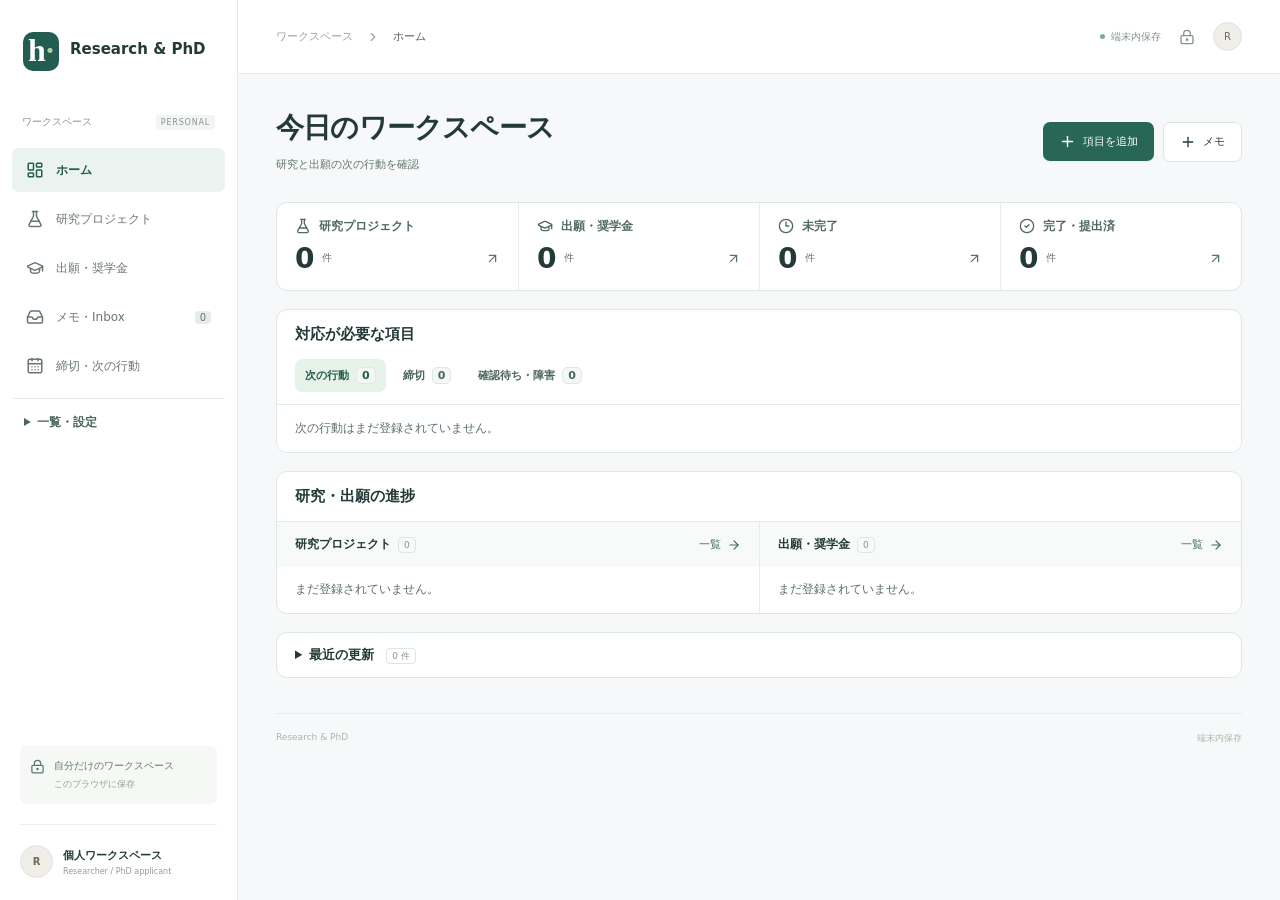
==== index.html @ 48096bdf "Add Research & PhD app for GitHub Pages" ====
<!doctype html>
<html lang="ja">
<head>
<meta charset="UTF-8">
<meta name="viewport" content="width=device-width, initial-scale=1">
<meta name="theme-color" content="#286754">
<meta http-equiv="Content-Security-Policy" content="default-src 'self'; style-src 'self' 'unsafe-inline'; img-src 'self' data:; connect-src 'self'; object-src 'none'; base-uri 'self'; form-action 'none'">
<link rel="manifest" href="./manifest.webmanifest">
<link rel="apple-touch-icon" href="./icon-192.png">
<title>Research &amp; PhD</title>
  <script type="module" crossorigin src="./assets/index-DO7FheoL.js"></script>
  <link rel="stylesheet" crossorigin href="./assets/index-CiDJQAwb.css">
</head>
<body><div id="root"></div></body>
</html>
---- assets/index-CiDJQAwb.css ----
:root{color:#243a38;background:#f7f8f9;font-family:system-ui,sans-serif;font-size:13px}*{box-sizing:border-box}body{margin:0}button,input,textarea,select{font:inherit}button,a,input,textarea,select{-webkit-tap-highlight-color:transparent}button{cursor:pointer}button:disabled{opacity:.45;cursor:wait}button{color:inherit;background:0 0;border:0}a{color:inherit;text-decoration:none}button:focus-visible,a:focus-visible{outline-offset:3px;outline:2px solid #378b7d}input,select,textarea{color:#273c3a;background:#fff;border:1px solid #dfe5e4;border-radius:7px;min-width:0;padding:10px}input:focus,textarea:focus,select:focus{outline-offset:1px;outline:2px solid #9cc8bc}textarea{resize:vertical;line-height:1.8}input[type=checkbox]{accent-color:#276;width:15px;height:15px}input[type=range]{accent-color:#276;padding:0}h1,h2,h3,p{margin:0}h1{letter-spacing:-.8px;font-size:28px;font-weight:650}h2{font-size:15px;font-weight:650}h3{font-size:14px;font-weight:600}p{line-height:1.8}small{font-size:11px}.muted{color:#8b9795}.tiny{font-size:11px}.app{min-height:100vh}.sidebar{z-index:30;background:#fff;border-right:1px solid #e5eae8;flex-direction:column;width:238px;display:flex;position:fixed;inset:0 auto 0 0}.brand{align-items:center;gap:11px;padding:32px 23px 36px;font-size:15px;font-weight:650;display:flex}.brand-mark{color:#fff;text-align:center;background:#235c50;border-radius:10px;width:36px;height:39px;font:600 32px Georgia}.brand-mark span{color:#acd0a0}.brand small{letter-spacing:1.7px;color:#87938e;margin-top:5px;font-size:8px;display:block}.workspace-label{color:#899591;justify-content:space-between;margin:8px 0 18px;padding:0 22px;font-size:10px;display:flex}.workspace-label span{letter-spacing:.8px;background:#f2f5f2;border-radius:3px;padding:3px 5px;font-size:8px}.sidebar nav{padding:0 12px}.sidebar nav button{text-align:left;color:#697671;border-radius:7px;align-items:center;gap:12px;width:100%;margin-bottom:5px;padding:13px 14px;font-size:12px;display:flex}.sidebar nav button:hover{background:#f6f8f6}.sidebar nav button.selected{color:#245d50;background:#eaf3ef;font-weight:600}.sidebar nav em{background:#e6ece8;border-radius:4px;margin-left:auto;padding:1px 5px;font-size:10px;font-style:normal}.sidebar-bottom{margin-top:auto;padding:22px 20px}.private-note{color:#5e7770;background:#f5f8f5;border-radius:7px;gap:9px;padding:13px 10px;font-size:10px;display:flex}.private-note small{color:#94a19b;margin-top:5px;font-size:9px;display:block}.profile{border-top:1px solid #eef0ed;align-items:center;gap:10px;margin-top:20px;padding-top:20px;font-size:11px;font-weight:600;display:flex}.profile small{color:#929d98;margin-top:4px;font-size:8px;font-weight:400;display:block}.avatar{color:#716b56;background:#f0eee8;border:1px solid #e4e2da;border-radius:50%;place-items:center;width:33px;height:33px;font-size:10px;display:grid}.avatar.small{width:29px;height:29px}.main-shell{margin-left:238px}.topbar{background:#fff;border-bottom:1px solid #e5eae8;justify-content:space-between;align-items:center;height:74px;padding:0 38px;display:flex}.breadcrumb{color:#9aa39f;align-items:center;gap:13px;font-size:11px;display:flex}.breadcrumb b{color:#53635b;font-weight:500}.top-right{color:#83948c;align-items:center;gap:18px;display:flex}.save-state{align-items:center;gap:6px;font-size:10px;display:flex}.save-state>span{background:#7cae95;border-radius:100%;width:5px;height:5px}.save-state>span.busy{background:#e2ac5a}main{max-width:1600px;margin:auto;padding:35px 38px 20px}.page-heading{justify-content:space-between;align-items:center;gap:16px;margin:0 0 27px;display:flex}.eyebrow{letter-spacing:1.6px;color:#8c9c92;margin-bottom:9px;font-size:9px;font-weight:600}.page-heading p{color:#8a9691;margin-top:8px;font-size:11px}.primary,.secondary,.file-button{white-space:nowrap;border-radius:7px;justify-content:center;align-items:center;gap:7px;padding:11px 16px;font-size:11px;font-weight:500;display:inline-flex}.primary{color:#fff;background:#286754;box-shadow:0 2px 2px #17392c08}.primary:hover{background:#205744}.secondary,.file-button{background:#fff;border:1px solid #dce4df}.text-button{color:#608578;align-items:center;gap:6px;padding:3px 0;font-size:10px;display:inline-flex}.intro{color:#73826d;background:#f0f4ef;border:1px solid #e2e9df;border-radius:7px;align-items:center;gap:9px;margin-bottom:20px;padding:12px 14px;font-size:10px;line-height:1.7;display:flex}.intro>span{color:#486445;white-space:nowrap;font-weight:600}.intro button{white-space:nowrap;color:#446d4b;align-items:center;gap:5px;margin-left:auto;display:flex}.stats{grid-template-columns:repeat(4,1fr);gap:17px;margin-bottom:30px;display:grid}.stat{text-align:left;background:#fff;border:1px solid #e3e8e4;border-radius:10px;padding:19px}.stat>div{color:#7e8b84;justify-content:space-between;align-items:center;font-size:11px;display:flex}.stat svg{color:#7d9e90}.stat strong{letter-spacing:-1px;margin:11px 0 8px;font-size:31px;font-weight:550;display:block}.stat strong small{color:#8d9a93;margin-left:6px;font-size:10px;font-weight:400}.stat p{color:#94a198;justify-content:space-between;font-size:9px;display:flex}.dashboard-grid{grid-template-columns:minmax(0,1fr) 288px;gap:25px;display:grid}section{margin-bottom:27px}.section-head{justify-content:space-between;align-items:center;gap:8px;margin-bottom:14px;display:flex}.section-head h2{align-items:center;gap:8px;display:flex}.count{color:#82968b;border:1px solid #dee6df;border-radius:4px;padding:2px 5px;font-size:9px;font-weight:400}.record-list{background:#fff;border:1px solid #e4e9e5;border-radius:9px;overflow:hidden}.record{text-align:left;border-bottom:1px solid #eef0ed;align-items:center;gap:12px;width:100%;min-height:77px;padding:17px;display:flex}.record:last-child{border:0}.record:hover{background:#fafcf9}.record-dot{border:1px solid #d8dfd9;border-radius:50%;flex-shrink:0;place-items:center;width:17px;height:17px;display:grid}.record-dot.green{color:#368165;background:#e3f1e9;border-color:#cbe2d3}.record-dot>span{background:#bdcec3;border-radius:50%;width:5px;height:5px}.record-main{flex:1;min-width:0}.record-title{text-overflow:ellipsis;white-space:nowrap;font-size:11px;font-weight:550;overflow:hidden}.record-sub{color:#9aa49c;align-items:center;gap:7px;min-width:0;margin-top:6px;font-size:9px;display:flex}.record-sub span:last-child{text-overflow:ellipsis;white-space:nowrap;overflow:hidden}.badge{color:#8a9589;white-space:nowrap;background:#f5f7f4;border:1px solid #e1e6e1;border-radius:5px;align-items:center;gap:4px;padding:4px 7px;font-size:9px;display:inline-flex}.badge.active{color:#428266;background:#eaf3ed;border-color:#dcebe0}.badge.wait{color:#a48b50;background:#fff5e6;border-color:#f2e8d2}.badge.done{color:#418275;background:#e8f3ef;border-color:#d6e9e1}.badge i{background:#519d7c;border-radius:100%;width:4px;height:4px}.priority{white-space:nowrap;color:#b0b6ac;font-size:9px}.priority.p高{color:#bf8b63}.due{color:#9aab9e;text-align:right;min-width:58px;font-size:9px}.late{color:#bd6e52!important}.cards{grid-template-columns:repeat(3,minmax(0,1fr));gap:13px;display:grid}.project-card{text-align:left;background:#fff;border:1px solid #e2e8e3;border-radius:10px;min-width:0;padding:17px}.project-card:hover{border-color:#91b39f;box-shadow:0 5px 14px #284c3310}.card-top{justify-content:space-between;align-items:center;gap:6px;display:flex}.project-icon{border-radius:9px;place-items:center;width:36px;height:36px;margin-bottom:0;display:grid}.teal{color:#558778;background:#edf4ee}.violet{color:#8a80a5;background:#f0eef8}.project-card h3{overflow-wrap:anywhere;margin:14px 0 7px;font-size:11px;line-height:1.7}.project-card p{color:#9aa79b;height:34px;font-size:9px;overflow:hidden}.card-progress{margin:20px 0 15px}.card-progress>span{color:#95a190;justify-content:space-between;gap:6px;font-size:8px;display:flex}.card-progress b{font-weight:400}.bar{background:#edf2ec;border-radius:5px;height:4px;margin-top:8px;overflow:hidden}.bar i{background:#7dab94;height:100%;display:block}.card-bottom{color:#93a28f;border-top:1px solid #eff1ed;justify-content:space-between;align-items:center;padding-top:11px;font-size:9px;display:flex}.panel{background:#fff;border:1px solid #e1e7e1;border-radius:10px;padding:21px}.panel-label{letter-spacing:1.3px;color:#7d9a87;align-items:center;gap:8px;margin-bottom:18px;font-size:8px;display:flex}.focus{background:linear-gradient(140deg,#f4f7f0,#f0f5f0);border-color:#e0e7d9}.focus h2{font-size:20px;font-weight:500}.focus>p{color:#8a9c85;margin:10px 0 18px;font-size:10px}.focus>button:not(.focus-footer){text-align:left;border-bottom:1px solid #e3eadd;justify-content:space-between;align-items:center;gap:4px;width:100%;padding:10px 0;font-size:10px;display:flex}.focus-footer{color:#5e8363;justify-content:space-between;width:100%;margin-top:19px;font-size:10px;display:flex}.no-deadlines{color:#a9b5a8;text-align:center;padding:20px 0 9px}.no-deadlines svg{margin:0 auto 9px}.no-deadlines p{font-size:10px}.no-deadlines small{margin-top:5px;font-size:8px;display:block}.deadline-item{text-align:left;border-bottom:1px solid #edf0eb;align-items:center;gap:12px;width:100%;padding:12px 0;font-size:10px;display:flex}.deadline-item b{color:#8c9d87;white-space:nowrap;font-size:9px}.capture{background:#f7faf5;border:1px dashed #d7e2d5;border-radius:10px;padding:23px}.capture h3{margin:10px 0;font-size:13px}.capture p{color:#93a18c;font-size:10px}.capture button{color:#6f8d69;align-items:center;gap:7px;margin-top:18px;font-size:10px;display:flex}.toolbar{flex-wrap:wrap;gap:10px;display:flex}.toolbar select{font-size:11px}.search{color:#9aaa9d;background:#fff;border:1px solid #dfe5df;border-radius:7px;flex:1;align-items:center;gap:10px;min-width:220px;padding:0 11px;display:flex}.search input{background:0 0;border:0;width:100%;font-size:11px}.list-options{color:#82947f;justify-content:space-between;align-items:center;gap:10px;margin:20px 0 12px;font-size:11px;display:flex}.list-options>span{align-items:center;gap:18px;display:flex}.list-options label{align-items:center;gap:6px;display:flex}.list-options>div{align-items:center;gap:12px;display:flex}.list-options select{background:0 0;border:0;font-size:10px}.pill{background:#fff;border:1px solid #dee7da;border-radius:5px;padding:7px 10px;font-size:10px}.pill.selected{color:#3f6b52;background:#dfede4}.research-cards{margin:20px 0}.table-wrap{background:#fff;border:1px solid #e0e8df;border-radius:9px;overflow:auto}table{border-collapse:collapse;width:100%;min-width:650px}th,td{text-align:left;vertical-align:top;border-bottom:1px solid #e9eee6;border-right:1px solid #e9eee6;min-width:210px;padding:18px;font-size:11px}th{color:#7f9178;background:#f3f7f1;font-weight:500}th:first-child{min-width:130px}th button{align-items:center;gap:7px;display:flex}.compare-item{text-align:left;flex-direction:column;gap:8px;max-width:300px;margin-bottom:13px;display:flex}.compare-item b{font-size:11px;font-weight:500}.compare-item>span:not(.badge){color:#98a28e;font-size:10px;line-height:1.7}.settings-grid{grid-template-columns:1fr 1fr;gap:20px;display:grid}.settings-grid .panel{margin:0;padding:26px}.settings-grid h2{align-items:center;gap:8px;margin:18px 0 12px;display:flex}.settings-grid p{color:#7f8e7a;margin-bottom:18px;font-size:11px}.wide{grid-column:1/-1}.file-button{cursor:pointer}.file-button input{display:none}.empty{text-align:center;color:#96a78f;padding:50px 20px;font-size:12px}.empty>svg{margin:0 auto 15px}.empty p{margin:10px 0 20px}.error{color:#a15844;background:#fff1ed;border:1px solid #f0cec2;border-radius:7px;margin-bottom:15px;padding:14px;font-size:12px;line-height:1.8}.error button{align-items:center;gap:6px;margin:0 15px;text-decoration:underline;display:inline-flex}.error a{text-decoration:underline}.icon{justify-content:center;align-items:center;padding:6px;display:inline-flex}.mobile-menu{display:none}main>footer{color:#acb6a6;border-top:1px solid #e8ede4;justify-content:space-between;margin-top:35px;padding-top:18px;font-size:9px;display:flex}.toast{color:#fff;z-index:100;background:#294e40;border-radius:9px;align-items:center;gap:9px;max-width:90vw;padding:14px 22px;font-size:12px;display:flex;position:fixed;bottom:22px;left:50%;transform:translate(-50%);box-shadow:0 8px 30px #20372a26}.modal-overlay{z-index:50;-webkit-backdrop-filter:blur(3px);backdrop-filter:blur(3px);background:#1e342d55;justify-content:center;align-items:center;padding:24px;display:flex;position:fixed;inset:0}.editor{background:#fff;border-radius:14px;flex-direction:column;width:100%;max-width:780px;height:calc(100dvh - 48px);margin:0;display:flex;overflow:hidden;box-shadow:0 30px 80px #182d2940}.editor>header{border-bottom:1px solid #e9eee6;flex-shrink:0;justify-content:space-between;align-items:center;padding:20px 25px;display:flex}.editor h2{font-size:18px}.editor-body{flex-direction:column;gap:18px;padding:23px 26px;display:flex;overflow:auto}.field{color:#7b8d74;flex-direction:column;gap:8px;font-size:11px;display:flex}.field small{font-size:10px;line-height:1.7}.title-field input{font-size:19px;font-weight:500}.fields3{grid-template-columns:repeat(3,1fr);gap:14px;display:grid}.editor>footer{border-top:1px solid #e9eee6;flex-shrink:0;justify-content:space-between;padding:15px 24px;display:flex}.editor>footer>div{gap:9px;display:flex}.danger{color:#b96b56;padding:10px;font-size:11px}.inline-actions{flex-wrap:wrap;gap:20px;display:flex}.links{overflow-wrap:anywhere;flex-direction:column;gap:8px;margin-top:-8px;display:flex}.links a{color:#54826a;align-items:center;gap:6px;font-size:11px;display:flex}.relations{border:1px solid #e1e8dd;border-radius:7px;grid-template-columns:1fr 1fr;gap:10px;max-height:130px;padding:10px;display:grid;overflow:auto}.relations label{color:#7a8e70;align-items:center;gap:7px;font-size:10px;display:flex}.check-row{align-items:center;gap:10px;display:flex}.check-row>input:not([type]){flex:1}.related-items{background:#f6f8f3;border-radius:7px;padding:15px}.related-items h3{margin-bottom:12px}.related-items button{font-size:11px;line-height:1.9;display:block}.confirm{z-index:70}.confirm .panel{max-width:450px;margin:0;padding:26px}.confirm p{color:#8a9b80;margin:14px 0 25px;font-size:12px}.confirm-actions{flex-wrap:wrap;justify-content:flex-end;gap:10px;display:flex}.scrim{display:none}@media (width>=1450px){.record-title{font-size:12px}.record-sub{font-size:10px}.project-card h3{font-size:13px}.project-card p{font-size:10px}.dashboard-grid{grid-template-columns:minmax(0,1fr) 310px}}@media (width<=1200px){.sidebar{width:213px}.main-shell{margin-left:213px}main{padding:28px 25px}.topbar{padding:0 25px}.dashboard-grid{grid-template-columns:minmax(0,1fr) 255px;gap:18px}.record .priority{display:none}.cards.compact{grid-template-columns:1fr}.compact .project-card p{height:auto}.compact .project-card{grid-template-columns:45px 1fr;gap:0 10px;padding:15px;display:grid}.compact .card-top{grid-row:1/4}.compact .card-top .badge{display:none}.compact h3{margin:0}.compact .card-progress{margin:9px 0}.compact .card-bottom{display:none}.stats{gap:12px}.stat{padding:15px}.record{gap:9px;padding:15px 12px}}@media (width<=950px){.sidebar{width:200px}.main-shell{margin-left:200px}.dashboard-grid{grid-template-columns:1fr}.right-column{grid-template-columns:1fr 1fr;gap:17px;display:grid}.right-column section{margin:0}.capture{grid-column:1/-1}.stats{grid-template-columns:repeat(2,1fr)}.cards.compact{grid-template-columns:repeat(3,1fr)}.compact .project-card{display:block}.compact .card-top{display:flex}.compact h3{margin:10px 0}.compact .card-progress{margin-top:16px}.settings-grid{grid-template-columns:1fr}.research-cards{grid-template-columns:1fr 1fr}}@media (width<=700px){.sidebar{width:240px;transition:transform .2s;transform:translate(-100%)}.sidebar.open{transform:translate(0)}.scrim{z-index:25;background:#20372d55;display:block;position:fixed;inset:0}.main-shell{margin-left:0}.mobile-menu{display:inline-flex}.topbar{height:59px;padding:0 17px}.breadcrumb{gap:7px;font-size:10px}.breadcrumb>span{display:none}.top-right{gap:12px}.top-right>svg{display:none}main{padding:24px 17px}.page-heading{align-items:flex-start;margin-bottom:22px}h1{font-size:23px}.page-heading p{max-width:230px;font-size:10px}.page-heading .primary{margin-top:17px;padding:10px;font-size:10px}.eyebrow{font-size:8px}.intro{flex-wrap:wrap;gap:5px;font-size:9px}.intro button{margin-left:0}.stats{gap:10px;margin-bottom:25px}.stat{padding:15px}.stat strong{margin-top:8px;font-size:29px}.stat p{font-size:8px}.dashboard-grid{gap:8px}.cards.compact{grid-template-columns:1fr}.compact .project-card{grid-template-columns:40px 1fr;display:grid}.compact h3{margin:0}.compact .card-progress{margin-top:10px}.compact .card-top{grid-row:1/4}.record{gap:9px;min-height:75px;padding:15px 11px}.record .due{display:none}.record-title{font-size:11px}.record-sub{font-size:8px}.record .badge{padding:4px 5px;font-size:8px}.right-column{grid-template-columns:1fr}.capture{grid-column:auto}.right-column section{margin-bottom:10px}.panel{padding:20px}.toolbar{gap:8px}.search{flex-basis:100%}.toolbar select{flex:1;max-width:100%;padding:9px 6px;font-size:10px}.list-options{font-size:10px}.list-options>span{gap:8px}.list-options>div{gap:6px}.list-options select{max-width:130px;padding:5px}.research-cards{grid-template-columns:1fr}.settings-grid .panel{padding:20px}.settings-grid p{font-size:11px}.modal-overlay{padding:0}.editor{border-radius:0;max-width:none;height:100dvh}.editor>header{padding:17px 20px}.editor-body{gap:17px;padding:20px}.fields3{grid-template-columns:1fr 1fr;gap:12px}.fields3 .field:first-child{grid-column:1/-1}.relations{grid-template-columns:1fr}.editor>footer{padding:13px 17px}.confirm{padding:20px}.confirm .panel{border-radius:12px}main>footer{gap:10px;font-size:8px}main>footer span{text-align:right;max-width:170px}.toast{width:max-content;font-size:11px}}.action-grid{grid-template-columns:minmax(0,1.35fr) minmax(0,1fr);gap:22px;display:grid}.action-grid>section{align-self:start}.compact-empty{color:#5d7067;background:#fff;border:1px solid #e1e8e4;border-radius:8px;padding:13px 15px;font-size:12px}.detail-back{margin-bottom:18px}.detail-summary{background:#dfe7e2;border:1px solid #dfe7e2;border-radius:12px;grid-template-columns:repeat(2,minmax(0,1fr));gap:1px;margin-bottom:26px;display:grid;overflow:hidden}.detail-summary>div{background:#fff;padding:18px}.detail-summary h2{color:#4f6c60;margin-bottom:8px;font-size:12px}.detail-summary p,.record-details p{white-space:pre-wrap;overflow-wrap:anywhere;font-size:13px}.detail-summary p .text-button{font-size:13px}.record-details{background:#fff;border:1px solid #e1e8e4;border-radius:8px;margin-bottom:18px;padding:12px 16px}.record-details summary,.more-nav summary{cursor:pointer;color:#4b665b;padding:4px;font-weight:600}.record-details p{margin-top:13px}.editor-body>.record-details{margin:0}.extra-fields{flex-direction:column;gap:16px;padding-top:17px;display:flex}.record-shell+.record-shell{border-top:1px solid #e7ece8}.record-shell .record{border:0;justify-content:space-between;gap:14px}.record-main{text-align:left;padding:3px 0;display:block}.record-title{font-size:13px;line-height:1.55;display:block}.record-sub{color:#60746a;text-overflow:ellipsis;white-space:nowrap;font-size:11px;line-height:1.6;display:block;overflow:hidden}.record-controls{flex-wrap:wrap;justify-content:flex-end;align-items:center;gap:10px;display:flex}.inline-status{color:#355848;background:#f4f8f5;padding:6px;font-size:11px}.record-controls .due{color:#536c60;min-width:0;font-size:11px}.inline-edit{align-items:center;gap:7px;padding:0 14px 13px;display:flex}.inline-edit input{flex:1}.next-edit{color:#496d5d;font-size:11px}.quick-trigger{margin-left:-7px}.page-heading>div:first-child{flex:1}.page-heading p,.muted{color:#61756b}.text-button{color:#416c5b;font-size:11px}.more-nav{border-top:1px solid #e6ece8;margin-top:10px;padding-top:7px}.more-nav summary{padding:8px 12px;font-size:12px}.quick-dialog{width:min(520px,100%);margin:16px}.quick-dialog textarea{width:100%;margin-bottom:15px;font-size:16px;display:block}.bottom-nav{display:none}@media (width<=950px){.action-grid{grid-template-columns:1fr;gap:0}}@media (width<=700px){main{padding-bottom:90px}.bottom-nav{padding:4px 8px max(5px,env(safe-area-inset-bottom));z-index:24;background:#fff;border-top:1px solid #dce6df;display:flex;position:fixed;bottom:0;left:0;right:0}.bottom-nav button{color:#576e63;border-radius:8px;flex:1;justify-items:center;gap:3px;min-height:48px;padding:5px;font-size:11px;display:grid}.bottom-nav button[aria-current]{color:#235f4b;background:#e9f3ee;font-weight:650}.record-shell .record{gap:6px;padding:11px 12px;display:grid}.record-controls{justify-content:flex-start;gap:10px}.record .due{display:inline-flex}.record-title,.record-sub{white-space:normal;overflow-wrap:anywhere}.page-heading{flex-wrap:wrap;align-items:center}.page-heading .primary{margin-top:0}.detail-summary>div{padding:12px}.inline-edit input,.editor input:not([type=checkbox]):not([type=range]),.editor textarea,.editor select{font-size:16px}.quick-trigger{margin-left:0;padding:9px;font-size:10px}.toast{bottom:calc(65px + env(safe-area-inset-bottom))}}.home-layout{gap:18px;display:grid}.home-layout>section{margin:0}.home-summary{background:#fff;border:1px solid #e0e7e3;border-radius:11px;grid-template-columns:repeat(4,minmax(0,1fr));display:grid;overflow:hidden}.home-summary button{text-align:left;min-width:0;padding:15px 18px}.home-summary button+button{border-left:1px solid #e8eeea}.home-summary button:hover,.track-item:hover{background:#f6faf7}.metric-label,.metric-value{align-items:center;gap:8px;display:flex}.metric-label{color:#506a5e;font-size:12px;font-weight:600}.metric-label svg{flex-shrink:0}.metric-value{letter-spacing:-.5px;margin-top:7px;font-size:28px;font-weight:650}.metric-value small{color:#60746a;font-size:10px;font-weight:500}.metric-value svg{color:#587668;margin-left:auto}.home-panel{background:#fff;border:1px solid #e0e7e3;border-radius:11px;overflow:hidden}.home-panel-heading{justify-content:space-between;align-items:center;gap:8px;padding:15px 18px;display:flex}.home-panel-heading h2{font-size:15px}.queue-tabs{border-bottom:1px solid #e6ece8;flex-wrap:wrap;gap:7px;padding:0 18px 12px;display:flex}.queue-tabs button{color:#4c6659;border-radius:7px;align-items:center;gap:7px;padding:8px 10px;font-size:11px;font-weight:600;display:flex}.queue-tabs button[aria-pressed=true]{color:#205e47;background:#e7f2eb}.queue-tabs button span{background:#f4f7f5;border:1px solid #dfe8e2;border-radius:5px;padding:1px 5px}.queue-records{max-height:430px;overflow:auto}.home-panel .record-list,.home-panel .compact-empty{border:0;border-radius:0}.home-panel .compact-empty{padding:13px 18px}.home-panel .record-shell .record{min-height:60px;padding:11px 18px}.home-tracks{border-top:1px solid #e6ece8;grid-template-columns:repeat(2,minmax(0,1fr));display:grid}.home-track+.home-track{border-left:1px solid #e6ece8}.track-heading{background:#f7faf8;justify-content:space-between;align-items:center;gap:10px;padding:12px 18px;display:flex}.track-heading h3{align-items:center;gap:7px;font-size:12px;display:flex}.track-item{text-align:left;border-top:1px solid #e8eeea;justify-content:space-between;align-items:center;gap:10px;width:100%;padding:12px 18px;display:flex}.track-item>span:first-child{overflow-wrap:anywhere;flex:1;min-width:0}.track-item strong{font-size:12px;display:block}.track-item small{color:#5c7065;margin-top:4px;display:block}.track-empty{color:#5d7067;padding:12px 18px;font-size:12px}.home-recent summary{cursor:pointer;padding:13px 18px;font-weight:600}.home-recent .count{margin-left:8px}@media (width<=700px){.home-layout{gap:14px}.home-summary{grid-template-columns:repeat(2,minmax(0,1fr))}.home-summary button{padding:11px 13px}.home-summary button:nth-child(3){border-left:0}.home-summary button:nth-child(n+3){border-top:1px solid #e8eeea}.metric-value{font-size:24px}.home-tracks{grid-template-columns:1fr}.home-track+.home-track{border-top:1px solid #e6ece8;border-left:0}.queue-tabs{gap:2px;padding-inline:10px}.queue-tabs button{padding-inline:7px}}
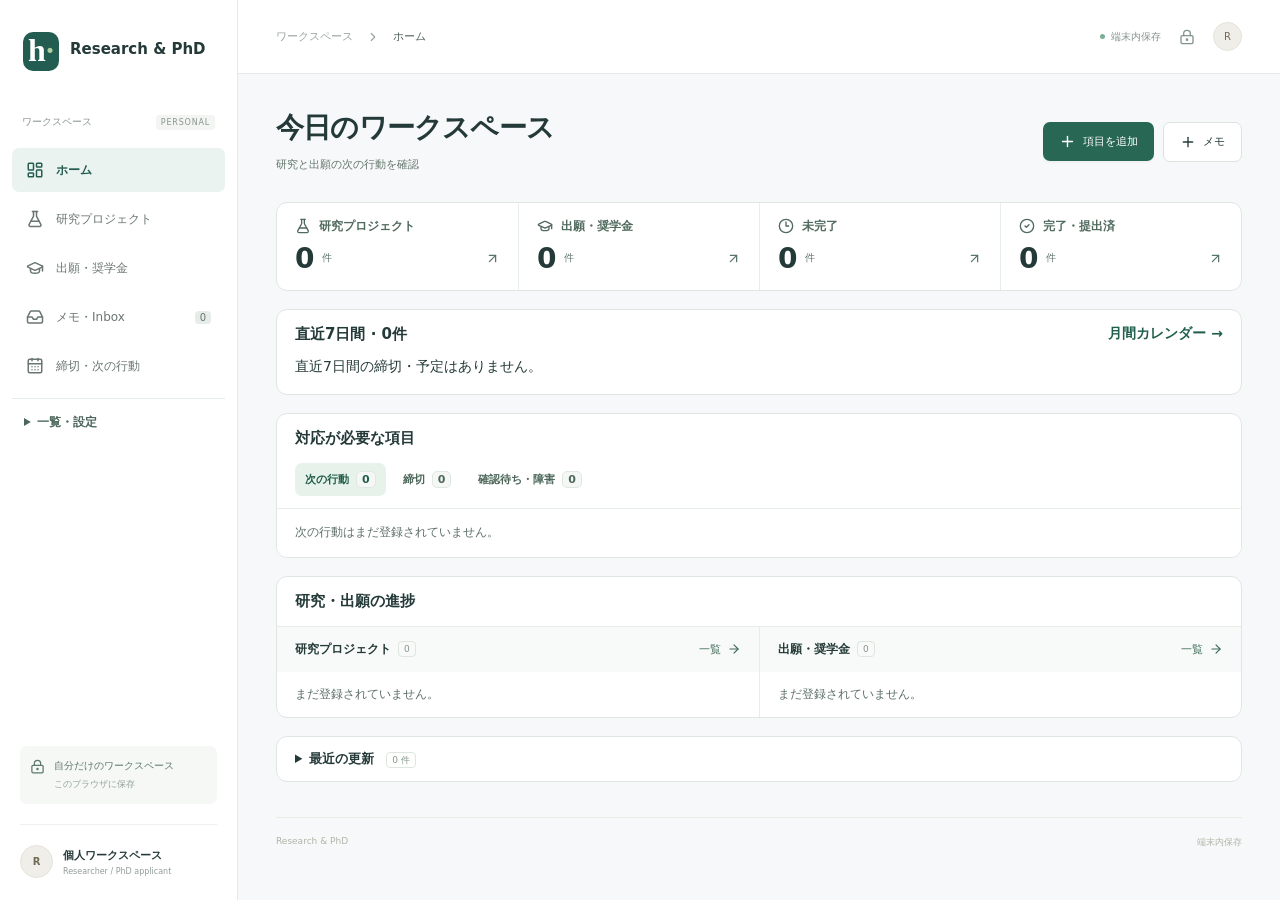
==== commit e1772834: "Add a local research calendar and upcoming deadlines" ====
--- a/index.html
+++ b/index.html
@@ -8,8 +8,10 @@
 <link rel="manifest" href="./manifest.webmanifest">
 <link rel="apple-touch-icon" href="./icon-192.png">
 <title>Research &amp; PhD</title>
-  <script type="module" crossorigin src="./assets/index-DO7FheoL.js"></script>
+  <script type="module" crossorigin src="./assets/index-xAs5CMtU.js"></script>
   <link rel="stylesheet" crossorigin href="./assets/index-CiDJQAwb.css">
+  <link rel="stylesheet" href="./schedule.css">
+  <script type="module" src="./schedule.js"></script>
 </head>
 <body><div id="root"></div></body>
 </html>
--- a/schedule.css
+++ b/schedule.css
@@ -0,0 +1,34 @@
+
+.schedule-widget,.calendar-page{color:#243a38;font:14px system-ui,sans-serif}
+.schedule-widget{border:1px solid #dce7e0;border-radius:11px;background:#fff;padding:15px 18px}
+.schedule-widget h2,.calendar-page h1,.calendar-page h2{margin:0}
+.schedule-head,.calendar-toolbar,.calendar-actions{display:flex;align-items:center;justify-content:space-between;gap:10px;flex-wrap:wrap}
+.schedule-widget a,.calendar-page a{color:#205f4d;font-weight:650}
+.schedule-widget ul,.calendar-events{margin:10px 0 0;padding:0;list-style:none}
+.schedule-widget li{display:flex;gap:12px;align-items:baseline;border-top:1px solid #eef1ed;padding:8px 0}
+.schedule-widget time{font-variant-numeric:tabular-nums;white-space:nowrap;color:#576f64}
+.schedule-widget p{margin:10px 0 0}.schedule-late{color:#9e4534}
+.calendar-page{max-width:1060px;margin:auto;padding:24px 16px 60px;background:#f7f8f9}
+.calendar-page h1{font-size:29px;margin:12px 0 4px}
+.calendar-page p{color:#50675b}
+.calendar-toolbar,.calendar-actions{margin:17px 0}
+.calendar-page button,.calendar-page input,.calendar-page select{font:inherit}
+.calendar-page button{cursor:pointer;color:#254b3e;border:1px solid #d2e1d6;background:white;border-radius:7px;min-height:36px;padding:6px 11px}
+.calendar-page button:hover,.calendar-page button[aria-pressed=true]{background:#e4f0e8}
+.calendar-page button.calendar-primary{background:#286754;color:#fff;border-color:#286754}
+.calendar-grid{display:grid;grid-template-columns:repeat(7,minmax(0,1fr));gap:3px}
+.calendar-weekday{text-align:center;color:#50675b;font-size:12px;padding:7px 0}
+.calendar-grid button{min-height:64px;padding:5px 2px;display:flex;flex-direction:column;align-items:center;gap:4px;justify-content:center}
+.calendar-grid button[aria-pressed=true]{border-color:#4b8b72}
+.calendar-grid button[aria-current=date]{font-weight:750;box-shadow:inset 0 -2px #4b8b72}
+.calendar-grid small{font-size:10px;color:#496356}
+.calendar-events li{padding:9px 0;border-top:1px solid #dce7e0}
+.calendar-events button{width:100%;text-align:left;overflow-wrap:anywhere}
+.calendar-events small{display:block;color:#567065;margin-top:4px}
+.calendar-page dialog{border:1px solid #d2e1d6;border-radius:12px;width:min(92vw,450px);padding:20px;color:#243a38}
+.calendar-page dialog::backdrop{background:#233a3466}
+.calendar-page form label{display:grid;gap:5px;margin:12px 0}
+.calendar-page form input,.calendar-page form select{width:100%;box-sizing:border-box;padding:9px;border:1px solid #d2e1d6;border-radius:6px}
+.calendar-page #calendar-error{color:#9e4534}
+@media(max-width:500px){.calendar-grid button{min-height:49px}.calendar-page form input,.calendar-page form select{font-size:16px}}
+.calendar-page [hidden]{display:none}
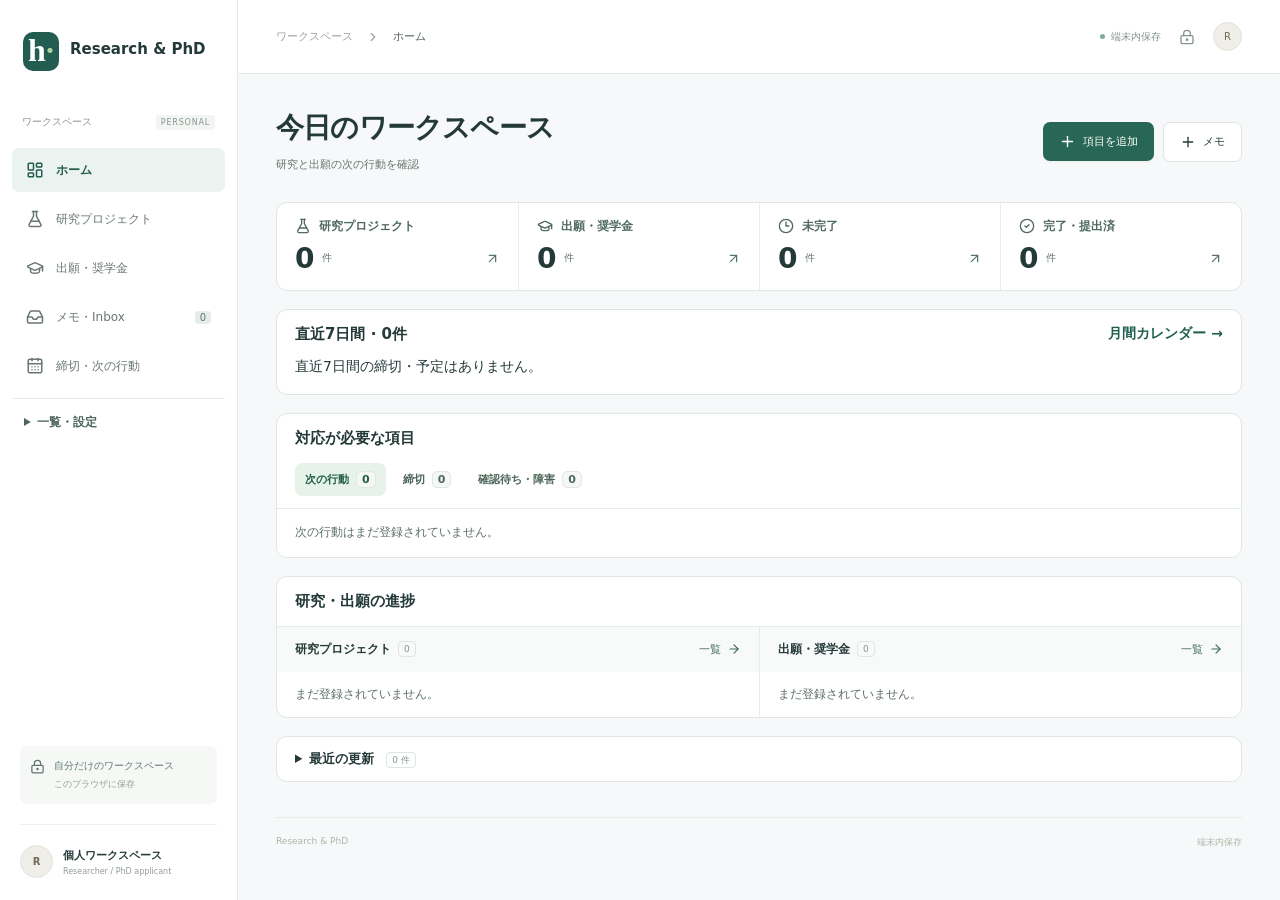
==== commit f2c75e6b: "Group application records by program and stage" ====
--- a/index.html
+++ b/index.html
@@ -12,6 +12,8 @@
   <link rel="stylesheet" crossorigin href="./assets/index-CiDJQAwb.css">
   <link rel="stylesheet" href="./schedule.css">
   <script type="module" src="./schedule.js"></script>
+  <link rel="stylesheet" href="./applications.css">
+  <script type="module" src="./applications.js"></script>
 </head>
 <body><div id="root"></div></body>
 </html>
--- a/applications.css
+++ b/applications.css
@@ -0,0 +1,26 @@
+
+.application-overview{background:#fff;border:1px solid #e0e7e3;border-radius:12px;margin:0 0 18px;overflow:hidden}
+.application-overview [hidden]{display:none}
+.application-overview-top{display:flex;align-items:center;justify-content:space-between;gap:8px;padding:10px 16px;color:#49695a;background:#f7faf8}
+.application-overview button{padding:7px 12px;border:1px solid #d2e1d6;border-radius:7px;color:#23594a;background:white}
+.application-overview button:hover{background:#e4f0e8}
+.applications-structured>.toolbar,.applications-structured>.list-options,.applications-structured>.record-list,.applications-structured>.table-wrap,.applications-structured>.compact-empty{display:none}
+.application-category{padding:14px 16px;border-top:1px solid #e6ece8}
+.application-category>h2{margin:0 0 9px;color:#365b4c}
+.application-empty{color:#52695e}
+.application-fold{border:1px solid #e5ece7;border-radius:8px;margin:7px 0}
+.application-overview>div>.application-fold{margin:10px 16px}
+.application-fold>summary{cursor:pointer;padding:10px 12px;color:#315646}
+.application-fold>summary:hover{background:#f6faf7}
+.application-fold-body{padding:0 12px 9px}
+.application-fold-body>p,.application-entry-info>p{margin:6px 0;white-space:pre-wrap;overflow-wrap:anywhere}
+.application-entry-info>ul{padding-left:1.4em}
+.application-entry-title{display:inline-flex;gap:6px 10px;align-items:center;flex-wrap:wrap;vertical-align:middle;max-width:calc(100% - 22px);overflow-wrap:anywhere}
+.application-entry-title>strong{color:#243a38}
+.application-entry-title time,.app-progress{font-size:11px;color:#51675d}
+.app-status{border:1px solid #e1e8e3;border-radius:5px;background:#f7f9f7;padding:3px 6px;font-size:10px}
+.app-done{background:#edf6ef;color:#2e674c}
+.application-items{padding:4px 0}
+.application-items>h3{margin:12px 0 4px;font-size:11px;color:#557064}
+.application-entry-info{padding:0 12px 8px;font-size:12px}
+.application-manage{margin-top:7px}
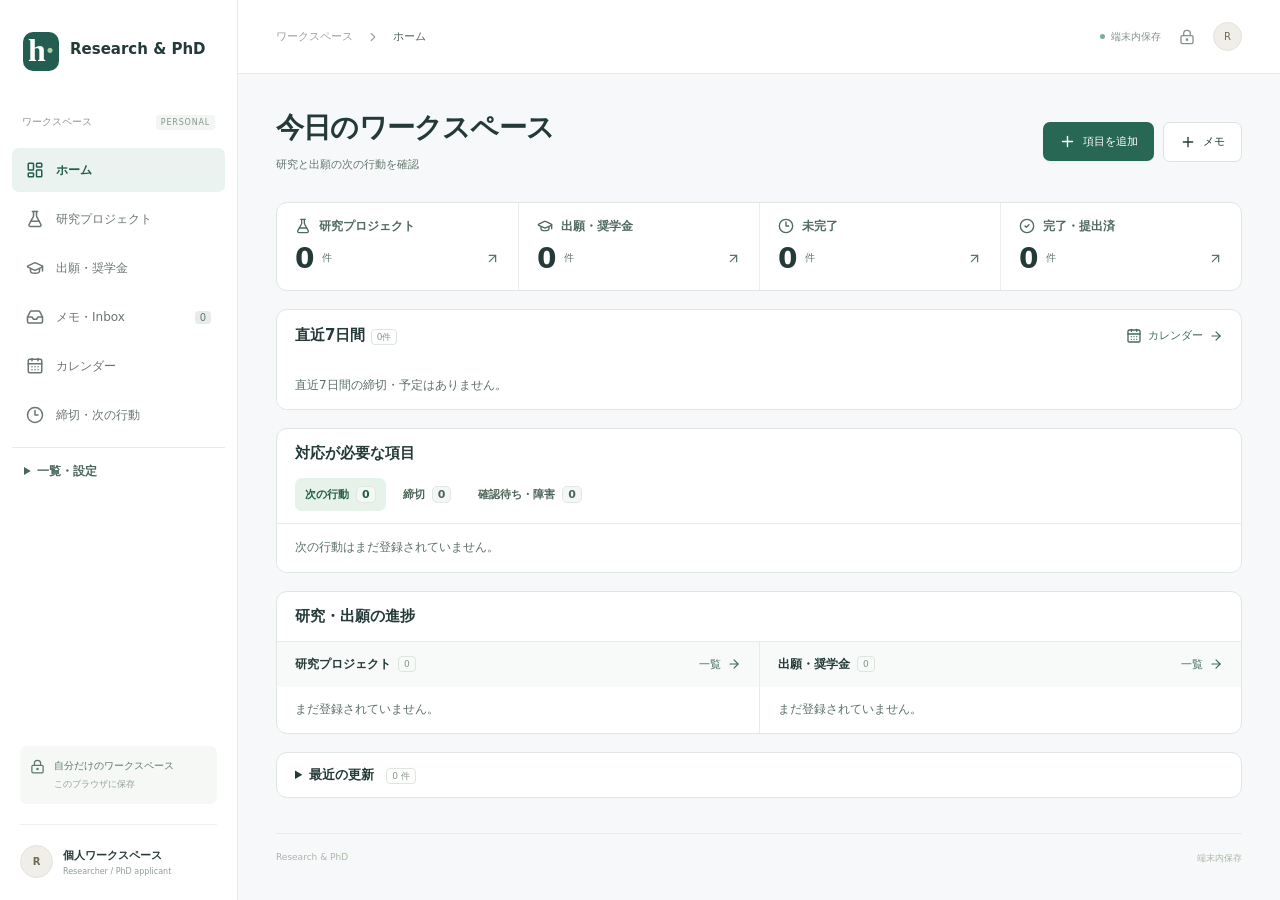
==== commit 833c68c8: "Integrate calendar and application hierarchy into the workspace" ====
--- a/index.html
+++ b/index.html
@@ -8,12 +8,8 @@
 <link rel="manifest" href="./manifest.webmanifest">
 <link rel="apple-touch-icon" href="./icon-192.png">
 <title>Research &amp; PhD</title>
-  <script type="module" crossorigin src="./assets/index-xAs5CMtU.js"></script>
-  <link rel="stylesheet" crossorigin href="./assets/index-CiDJQAwb.css">
-  <link rel="stylesheet" href="./schedule.css">
-  <script type="module" src="./schedule.js"></script>
-  <link rel="stylesheet" href="./applications.css">
-  <script type="module" src="./applications.js"></script>
+  <script type="module" crossorigin src="./assets/index-BwGwwjt1.js"></script>
+  <link rel="stylesheet" crossorigin href="./assets/index-oXA-mCjr.css">
 </head>
 <body><div id="root"></div></body>
 </html>
--- a/assets/index-oXA-mCjr.css
+++ b/assets/index-oXA-mCjr.css
@@ -0,0 +1 @@
+:root{color:#243a38;background:#f7f8f9;font-family:system-ui,sans-serif;font-size:13px}*{box-sizing:border-box}body{margin:0}button,input,textarea,select{font:inherit}button,a,input,textarea,select{-webkit-tap-highlight-color:transparent}button{cursor:pointer}button:disabled{opacity:.45;cursor:wait}button{color:inherit;background:0 0;border:0}a{color:inherit;text-decoration:none}button:focus-visible,a:focus-visible{outline-offset:3px;outline:2px solid #378b7d}input,select,textarea{color:#273c3a;background:#fff;border:1px solid #dfe5e4;border-radius:7px;min-width:0;padding:10px}input:focus,textarea:focus,select:focus{outline-offset:1px;outline:2px solid #9cc8bc}textarea{resize:vertical;line-height:1.8}input[type=checkbox]{accent-color:#276;width:15px;height:15px}input[type=range]{accent-color:#276;padding:0}h1,h2,h3,p{margin:0}h1{letter-spacing:-.8px;font-size:28px;font-weight:650}h2{font-size:15px;font-weight:650}h3{font-size:14px;font-weight:600}p{line-height:1.8}small{font-size:11px}.muted{color:#8b9795}.tiny{font-size:11px}.app{min-height:100vh}.sidebar{z-index:30;background:#fff;border-right:1px solid #e5eae8;flex-direction:column;width:238px;display:flex;position:fixed;inset:0 auto 0 0}.brand{align-items:center;gap:11px;padding:32px 23px 36px;font-size:15px;font-weight:650;display:flex}.brand-mark{color:#fff;text-align:center;background:#235c50;border-radius:10px;width:36px;height:39px;font:600 32px Georgia}.brand-mark span{color:#acd0a0}.brand small{letter-spacing:1.7px;color:#87938e;margin-top:5px;font-size:8px;display:block}.workspace-label{color:#899591;justify-content:space-between;margin:8px 0 18px;padding:0 22px;font-size:10px;display:flex}.workspace-label span{letter-spacing:.8px;background:#f2f5f2;border-radius:3px;padding:3px 5px;font-size:8px}.sidebar nav{padding:0 12px}.sidebar nav button{text-align:left;color:#697671;border-radius:7px;align-items:center;gap:12px;width:100%;margin-bottom:5px;padding:13px 14px;font-size:12px;display:flex}.sidebar nav button:hover{background:#f6f8f6}.sidebar nav button.selected{color:#245d50;background:#eaf3ef;font-weight:600}.sidebar nav em{background:#e6ece8;border-radius:4px;margin-left:auto;padding:1px 5px;font-size:10px;font-style:normal}.sidebar-bottom{margin-top:auto;padding:22px 20px}.private-note{color:#5e7770;background:#f5f8f5;border-radius:7px;gap:9px;padding:13px 10px;font-size:10px;display:flex}.private-note small{color:#94a19b;margin-top:5px;font-size:9px;display:block}.profile{border-top:1px solid #eef0ed;align-items:center;gap:10px;margin-top:20px;padding-top:20px;font-size:11px;font-weight:600;display:flex}.profile small{color:#929d98;margin-top:4px;font-size:8px;font-weight:400;display:block}.avatar{color:#716b56;background:#f0eee8;border:1px solid #e4e2da;border-radius:50%;place-items:center;width:33px;height:33px;font-size:10px;display:grid}.avatar.small{width:29px;height:29px}.main-shell{margin-left:238px}.topbar{background:#fff;border-bottom:1px solid #e5eae8;justify-content:space-between;align-items:center;height:74px;padding:0 38px;display:flex}.breadcrumb{color:#9aa39f;align-items:center;gap:13px;font-size:11px;display:flex}.breadcrumb b{color:#53635b;font-weight:500}.top-right{color:#83948c;align-items:center;gap:18px;display:flex}.save-state{align-items:center;gap:6px;font-size:10px;display:flex}.save-state>span{background:#7cae95;border-radius:100%;width:5px;height:5px}.save-state>span.busy{background:#e2ac5a}main{max-width:1600px;margin:auto;padding:35px 38px 20px}.page-heading{justify-content:space-between;align-items:center;gap:16px;margin:0 0 27px;display:flex}.eyebrow{letter-spacing:1.6px;color:#8c9c92;margin-bottom:9px;font-size:9px;font-weight:600}.page-heading p{color:#8a9691;margin-top:8px;font-size:11px}.primary,.secondary,.file-button{white-space:nowrap;border-radius:7px;justify-content:center;align-items:center;gap:7px;padding:11px 16px;font-size:11px;font-weight:500;display:inline-flex}.primary{color:#fff;background:#286754;box-shadow:0 2px 2px #17392c08}.primary:hover{background:#205744}.secondary,.file-button{background:#fff;border:1px solid #dce4df}.text-button{color:#608578;align-items:center;gap:6px;padding:3px 0;font-size:10px;display:inline-flex}.intro{color:#73826d;background:#f0f4ef;border:1px solid #e2e9df;border-radius:7px;align-items:center;gap:9px;margin-bottom:20px;padding:12px 14px;font-size:10px;line-height:1.7;display:flex}.intro>span{color:#486445;white-space:nowrap;font-weight:600}.intro button{white-space:nowrap;color:#446d4b;align-items:center;gap:5px;margin-left:auto;display:flex}.stats{grid-template-columns:repeat(4,1fr);gap:17px;margin-bottom:30px;display:grid}.stat{text-align:left;background:#fff;border:1px solid #e3e8e4;border-radius:10px;padding:19px}.stat>div{color:#7e8b84;justify-content:space-between;align-items:center;font-size:11px;display:flex}.stat svg{color:#7d9e90}.stat strong{letter-spacing:-1px;margin:11px 0 8px;font-size:31px;font-weight:550;display:block}.stat strong small{color:#8d9a93;margin-left:6px;font-size:10px;font-weight:400}.stat p{color:#94a198;justify-content:space-between;font-size:9px;display:flex}.dashboard-grid{grid-template-columns:minmax(0,1fr) 288px;gap:25px;display:grid}section{margin-bottom:27px}.section-head{justify-content:space-between;align-items:center;gap:8px;margin-bottom:14px;display:flex}.section-head h2{align-items:center;gap:8px;display:flex}.count{color:#82968b;border:1px solid #dee6df;border-radius:4px;padding:2px 5px;font-size:9px;font-weight:400}.record-list{background:#fff;border:1px solid #e4e9e5;border-radius:9px;overflow:hidden}.record{text-align:left;border-bottom:1px solid #eef0ed;align-items:center;gap:12px;width:100%;min-height:77px;padding:17px;display:flex}.record:last-child{border:0}.record:hover{background:#fafcf9}.record-dot{border:1px solid #d8dfd9;border-radius:50%;flex-shrink:0;place-items:center;width:17px;height:17px;display:grid}.record-dot.green{color:#368165;background:#e3f1e9;border-color:#cbe2d3}.record-dot>span{background:#bdcec3;border-radius:50%;width:5px;height:5px}.record-main{flex:1;min-width:0}.record-title{text-overflow:ellipsis;white-space:nowrap;font-size:11px;font-weight:550;overflow:hidden}.record-sub{color:#9aa49c;align-items:center;gap:7px;min-width:0;margin-top:6px;font-size:9px;display:flex}.record-sub span:last-child{text-overflow:ellipsis;white-space:nowrap;overflow:hidden}.badge{color:#8a9589;white-space:nowrap;background:#f5f7f4;border:1px solid #e1e6e1;border-radius:5px;align-items:center;gap:4px;padding:4px 7px;font-size:9px;display:inline-flex}.badge.active{color:#428266;background:#eaf3ed;border-color:#dcebe0}.badge.wait{color:#a48b50;background:#fff5e6;border-color:#f2e8d2}.badge.done{color:#418275;background:#e8f3ef;border-color:#d6e9e1}.badge i{background:#519d7c;border-radius:100%;width:4px;height:4px}.priority{white-space:nowrap;color:#b0b6ac;font-size:9px}.priority.p高{color:#bf8b63}.due{color:#9aab9e;text-align:right;min-width:58px;font-size:9px}.late{color:#bd6e52!important}.cards{grid-template-columns:repeat(3,minmax(0,1fr));gap:13px;display:grid}.project-card{text-align:left;background:#fff;border:1px solid #e2e8e3;border-radius:10px;min-width:0;padding:17px}.project-card:hover{border-color:#91b39f;box-shadow:0 5px 14px #284c3310}.card-top{justify-content:space-between;align-items:center;gap:6px;display:flex}.project-icon{border-radius:9px;place-items:center;width:36px;height:36px;margin-bottom:0;display:grid}.teal{color:#558778;background:#edf4ee}.violet{color:#8a80a5;background:#f0eef8}.project-card h3{overflow-wrap:anywhere;margin:14px 0 7px;font-size:11px;line-height:1.7}.project-card p{color:#9aa79b;height:34px;font-size:9px;overflow:hidden}.card-progress{margin:20px 0 15px}.card-progress>span{color:#95a190;justify-content:space-between;gap:6px;font-size:8px;display:flex}.card-progress b{font-weight:400}.bar{background:#edf2ec;border-radius:5px;height:4px;margin-top:8px;overflow:hidden}.bar i{background:#7dab94;height:100%;display:block}.card-bottom{color:#93a28f;border-top:1px solid #eff1ed;justify-content:space-between;align-items:center;padding-top:11px;font-size:9px;display:flex}.panel{background:#fff;border:1px solid #e1e7e1;border-radius:10px;padding:21px}.panel-label{letter-spacing:1.3px;color:#7d9a87;align-items:center;gap:8px;margin-bottom:18px;font-size:8px;display:flex}.focus{background:linear-gradient(140deg,#f4f7f0,#f0f5f0);border-color:#e0e7d9}.focus h2{font-size:20px;font-weight:500}.focus>p{color:#8a9c85;margin:10px 0 18px;font-size:10px}.focus>button:not(.focus-footer){text-align:left;border-bottom:1px solid #e3eadd;justify-content:space-between;align-items:center;gap:4px;width:100%;padding:10px 0;font-size:10px;display:flex}.focus-footer{color:#5e8363;justify-content:space-between;width:100%;margin-top:19px;font-size:10px;display:flex}.no-deadlines{color:#a9b5a8;text-align:center;padding:20px 0 9px}.no-deadlines svg{margin:0 auto 9px}.no-deadlines p{font-size:10px}.no-deadlines small{margin-top:5px;font-size:8px;display:block}.deadline-item{text-align:left;border-bottom:1px solid #edf0eb;align-items:center;gap:12px;width:100%;padding:12px 0;font-size:10px;display:flex}.deadline-item b{color:#8c9d87;white-space:nowrap;font-size:9px}.capture{background:#f7faf5;border:1px dashed #d7e2d5;border-radius:10px;padding:23px}.capture h3{margin:10px 0;font-size:13px}.capture p{color:#93a18c;font-size:10px}.capture button{color:#6f8d69;align-items:center;gap:7px;margin-top:18px;font-size:10px;display:flex}.toolbar{flex-wrap:wrap;gap:10px;display:flex}.toolbar select{font-size:11px}.search{color:#9aaa9d;background:#fff;border:1px solid #dfe5df;border-radius:7px;flex:1;align-items:center;gap:10px;min-width:220px;padding:0 11px;display:flex}.search input{background:0 0;border:0;width:100%;font-size:11px}.list-options{color:#82947f;justify-content:space-between;align-items:center;gap:10px;margin:20px 0 12px;font-size:11px;display:flex}.list-options>span{align-items:center;gap:18px;display:flex}.list-options label{align-items:center;gap:6px;display:flex}.list-options>div{align-items:center;gap:12px;display:flex}.list-options select{background:0 0;border:0;font-size:10px}.pill{background:#fff;border:1px solid #dee7da;border-radius:5px;padding:7px 10px;font-size:10px}.pill.selected{color:#3f6b52;background:#dfede4}.research-cards{margin:20px 0}.table-wrap{background:#fff;border:1px solid #e0e8df;border-radius:9px;overflow:auto}table{border-collapse:collapse;width:100%;min-width:650px}th,td{text-align:left;vertical-align:top;border-bottom:1px solid #e9eee6;border-right:1px solid #e9eee6;min-width:210px;padding:18px;font-size:11px}th{color:#7f9178;background:#f3f7f1;font-weight:500}th:first-child{min-width:130px}th button{align-items:center;gap:7px;display:flex}.compare-item{text-align:left;flex-direction:column;gap:8px;max-width:300px;margin-bottom:13px;display:flex}.compare-item b{font-size:11px;font-weight:500}.compare-item>span:not(.badge){color:#98a28e;font-size:10px;line-height:1.7}.settings-grid{grid-template-columns:1fr 1fr;gap:20px;display:grid}.settings-grid .panel{margin:0;padding:26px}.settings-grid h2{align-items:center;gap:8px;margin:18px 0 12px;display:flex}.settings-grid p{color:#7f8e7a;margin-bottom:18px;font-size:11px}.wide{grid-column:1/-1}.file-button{cursor:pointer}.file-button input{display:none}.empty{text-align:center;color:#96a78f;padding:50px 20px;font-size:12px}.empty>svg{margin:0 auto 15px}.empty p{margin:10px 0 20px}.error{color:#a15844;background:#fff1ed;border:1px solid #f0cec2;border-radius:7px;margin-bottom:15px;padding:14px;font-size:12px;line-height:1.8}.error button{align-items:center;gap:6px;margin:0 15px;text-decoration:underline;display:inline-flex}.error a{text-decoration:underline}.icon{justify-content:center;align-items:center;padding:6px;display:inline-flex}.mobile-menu{display:none}main>footer{color:#acb6a6;border-top:1px solid #e8ede4;justify-content:space-between;margin-top:35px;padding-top:18px;font-size:9px;display:flex}.toast{color:#fff;z-index:100;background:#294e40;border-radius:9px;align-items:center;gap:9px;max-width:90vw;padding:14px 22px;font-size:12px;display:flex;position:fixed;bottom:22px;left:50%;transform:translate(-50%);box-shadow:0 8px 30px #20372a26}.modal-overlay{z-index:50;-webkit-backdrop-filter:blur(3px);backdrop-filter:blur(3px);background:#1e342d55;justify-content:center;align-items:center;padding:24px;display:flex;position:fixed;inset:0}.editor{background:#fff;border-radius:14px;flex-direction:column;width:100%;max-width:780px;height:calc(100dvh - 48px);margin:0;display:flex;overflow:hidden;box-shadow:0 30px 80px #182d2940}.editor>header{border-bottom:1px solid #e9eee6;flex-shrink:0;justify-content:space-between;align-items:center;padding:20px 25px;display:flex}.editor h2{font-size:18px}.editor-body{flex-direction:column;gap:18px;padding:23px 26px;display:flex;overflow:auto}.field{color:#7b8d74;flex-direction:column;gap:8px;font-size:11px;display:flex}.field small{font-size:10px;line-height:1.7}.title-field input{font-size:19px;font-weight:500}.fields3{grid-template-columns:repeat(3,1fr);gap:14px;display:grid}.editor>footer{border-top:1px solid #e9eee6;flex-shrink:0;justify-content:space-between;padding:15px 24px;display:flex}.editor>footer>div{gap:9px;display:flex}.danger{color:#b96b56;padding:10px;font-size:11px}.inline-actions{flex-wrap:wrap;gap:20px;display:flex}.links{overflow-wrap:anywhere;flex-direction:column;gap:8px;margin-top:-8px;display:flex}.links a{color:#54826a;align-items:center;gap:6px;font-size:11px;display:flex}.relations{border:1px solid #e1e8dd;border-radius:7px;grid-template-columns:1fr 1fr;gap:10px;max-height:130px;padding:10px;display:grid;overflow:auto}.relations label{color:#7a8e70;align-items:center;gap:7px;font-size:10px;display:flex}.check-row{align-items:center;gap:10px;display:flex}.check-row>input:not([type]){flex:1}.related-items{background:#f6f8f3;border-radius:7px;padding:15px}.related-items h3{margin-bottom:12px}.related-items button{font-size:11px;line-height:1.9;display:block}.confirm{z-index:70}.confirm .panel{max-width:450px;margin:0;padding:26px}.confirm p{color:#8a9b80;margin:14px 0 25px;font-size:12px}.confirm-actions{flex-wrap:wrap;justify-content:flex-end;gap:10px;display:flex}.scrim{display:none}@media (width>=1450px){.record-title{font-size:12px}.record-sub{font-size:10px}.project-card h3{font-size:13px}.project-card p{font-size:10px}.dashboard-grid{grid-template-columns:minmax(0,1fr) 310px}}@media (width<=1200px){.sidebar{width:213px}.main-shell{margin-left:213px}main{padding:28px 25px}.topbar{padding:0 25px}.dashboard-grid{grid-template-columns:minmax(0,1fr) 255px;gap:18px}.record .priority{display:none}.cards.compact{grid-template-columns:1fr}.compact .project-card p{height:auto}.compact .project-card{grid-template-columns:45px 1fr;gap:0 10px;padding:15px;display:grid}.compact .card-top{grid-row:1/4}.compact .card-top .badge{display:none}.compact h3{margin:0}.compact .card-progress{margin:9px 0}.compact .card-bottom{display:none}.stats{gap:12px}.stat{padding:15px}.record{gap:9px;padding:15px 12px}}@media (width<=950px){.sidebar{width:200px}.main-shell{margin-left:200px}.dashboard-grid{grid-template-columns:1fr}.right-column{grid-template-columns:1fr 1fr;gap:17px;display:grid}.right-column section{margin:0}.capture{grid-column:1/-1}.stats{grid-template-columns:repeat(2,1fr)}.cards.compact{grid-template-columns:repeat(3,1fr)}.compact .project-card{display:block}.compact .card-top{display:flex}.compact h3{margin:10px 0}.compact .card-progress{margin-top:16px}.settings-grid{grid-template-columns:1fr}.research-cards{grid-template-columns:1fr 1fr}}@media (width<=700px){.sidebar{width:240px;transition:transform .2s;transform:translate(-100%)}.sidebar.open{transform:translate(0)}.scrim{z-index:25;background:#20372d55;display:block;position:fixed;inset:0}.main-shell{margin-left:0}.mobile-menu{display:inline-flex}.topbar{height:59px;padding:0 17px}.breadcrumb{gap:7px;font-size:10px}.breadcrumb>span{display:none}.top-right{gap:12px}.top-right>svg{display:none}main{padding:24px 17px}.page-heading{align-items:flex-start;margin-bottom:22px}h1{font-size:23px}.page-heading p{max-width:230px;font-size:10px}.page-heading .primary{margin-top:17px;padding:10px;font-size:10px}.eyebrow{font-size:8px}.intro{flex-wrap:wrap;gap:5px;font-size:9px}.intro button{margin-left:0}.stats{gap:10px;margin-bottom:25px}.stat{padding:15px}.stat strong{margin-top:8px;font-size:29px}.stat p{font-size:8px}.dashboard-grid{gap:8px}.cards.compact{grid-template-columns:1fr}.compact .project-card{grid-template-columns:40px 1fr;display:grid}.compact h3{margin:0}.compact .card-progress{margin-top:10px}.compact .card-top{grid-row:1/4}.record{gap:9px;min-height:75px;padding:15px 11px}.record .due{display:none}.record-title{font-size:11px}.record-sub{font-size:8px}.record .badge{padding:4px 5px;font-size:8px}.right-column{grid-template-columns:1fr}.capture{grid-column:auto}.right-column section{margin-bottom:10px}.panel{padding:20px}.toolbar{gap:8px}.search{flex-basis:100%}.toolbar select{flex:1;max-width:100%;padding:9px 6px;font-size:10px}.list-options{font-size:10px}.list-options>span{gap:8px}.list-options>div{gap:6px}.list-options select{max-width:130px;padding:5px}.research-cards{grid-template-columns:1fr}.settings-grid .panel{padding:20px}.settings-grid p{font-size:11px}.modal-overlay{padding:0}.editor{border-radius:0;max-width:none;height:100dvh}.editor>header{padding:17px 20px}.editor-body{gap:17px;padding:20px}.fields3{grid-template-columns:1fr 1fr;gap:12px}.fields3 .field:first-child{grid-column:1/-1}.relations{grid-template-columns:1fr}.editor>footer{padding:13px 17px}.confirm{padding:20px}.confirm .panel{border-radius:12px}main>footer{gap:10px;font-size:8px}main>footer span{text-align:right;max-width:170px}.toast{width:max-content;font-size:11px}}.action-grid{grid-template-columns:minmax(0,1.35fr) minmax(0,1fr);gap:22px;display:grid}.action-grid>section{align-self:start}.compact-empty{color:#5d7067;background:#fff;border:1px solid #e1e8e4;border-radius:8px;padding:13px 15px;font-size:12px}.detail-back{margin-bottom:18px}.detail-summary{background:#dfe7e2;border:1px solid #dfe7e2;border-radius:12px;grid-template-columns:repeat(2,minmax(0,1fr));gap:1px;margin-bottom:26px;display:grid;overflow:hidden}.detail-summary>div{background:#fff;padding:18px}.detail-summary h2{color:#4f6c60;margin-bottom:8px;font-size:12px}.detail-summary p,.record-details p{white-space:pre-wrap;overflow-wrap:anywhere;font-size:13px}.detail-summary p .text-button{font-size:13px}.record-details{background:#fff;border:1px solid #e1e8e4;border-radius:8px;margin-bottom:18px;padding:12px 16px}.record-details summary,.more-nav summary{cursor:pointer;color:#4b665b;padding:4px;font-weight:600}.record-details p{margin-top:13px}.editor-body>.record-details{margin:0}.extra-fields{flex-direction:column;gap:16px;padding-top:17px;display:flex}.record-shell+.record-shell{border-top:1px solid #e7ece8}.record-shell .record{border:0;justify-content:space-between;gap:14px}.record-main{text-align:left;padding:3px 0;display:block}.record-title{font-size:13px;line-height:1.55;display:block}.record-sub{color:#60746a;text-overflow:ellipsis;white-space:nowrap;font-size:11px;line-height:1.6;display:block;overflow:hidden}.record-controls{flex-wrap:wrap;justify-content:flex-end;align-items:center;gap:10px;display:flex}.inline-status{color:#355848;background:#f4f8f5;padding:6px;font-size:11px}.record-controls .due{color:#536c60;min-width:0;font-size:11px}.inline-edit{align-items:center;gap:7px;padding:0 14px 13px;display:flex}.inline-edit input{flex:1}.next-edit{color:#496d5d;font-size:11px}.quick-trigger{margin-left:-7px}.page-heading>div:first-child{flex:1}.page-heading p,.muted{color:#61756b}.text-button{color:#416c5b;font-size:11px}.more-nav{border-top:1px solid #e6ece8;margin-top:10px;padding-top:7px}.more-nav summary{padding:8px 12px;font-size:12px}.quick-dialog{width:min(520px,100%);margin:16px}.quick-dialog textarea{width:100%;margin-bottom:15px;font-size:16px;display:block}.bottom-nav{display:none}@media (width<=950px){.action-grid{grid-template-columns:1fr;gap:0}}@media (width<=700px){main{padding-bottom:90px}.bottom-nav{padding:4px 8px max(5px,env(safe-area-inset-bottom));z-index:24;background:#fff;border-top:1px solid #dce6df;display:flex;position:fixed;bottom:0;left:0;right:0}.bottom-nav button{color:#576e63;border-radius:8px;flex:1;justify-items:center;gap:3px;min-height:48px;padding:5px;font-size:11px;display:grid}.bottom-nav button[aria-current]{color:#235f4b;background:#e9f3ee;font-weight:650}.record-shell .record{gap:6px;padding:11px 12px;display:grid}.record-controls{justify-content:flex-start;gap:10px}.record .due{display:inline-flex}.record-title,.record-sub{white-space:normal;overflow-wrap:anywhere}.page-heading{flex-wrap:wrap;align-items:center}.page-heading .primary{margin-top:0}.detail-summary>div{padding:12px}.inline-edit input,.editor input:not([type=checkbox]):not([type=range]),.editor textarea,.editor select{font-size:16px}.quick-trigger{margin-left:0;padding:9px;font-size:10px}.toast{bottom:calc(65px + env(safe-area-inset-bottom))}}.home-layout{gap:18px;display:grid}.home-layout>section{margin:0}.home-summary{background:#fff;border:1px solid #e0e7e3;border-radius:11px;grid-template-columns:repeat(4,minmax(0,1fr));display:grid;overflow:hidden}.home-summary button{text-align:left;min-width:0;padding:15px 18px}.home-summary button+button{border-left:1px solid #e8eeea}.home-summary button:hover,.track-item:hover{background:#f6faf7}.metric-label,.metric-value{align-items:center;gap:8px;display:flex}.metric-label{color:#506a5e;font-size:12px;font-weight:600}.metric-label svg{flex-shrink:0}.metric-value{letter-spacing:-.5px;margin-top:7px;font-size:28px;font-weight:650}.metric-value small{color:#60746a;font-size:10px;font-weight:500}.metric-value svg{color:#587668;margin-left:auto}.home-panel{background:#fff;border:1px solid #e0e7e3;border-radius:11px;overflow:hidden}.home-panel-heading{justify-content:space-between;align-items:center;gap:8px;padding:15px 18px;display:flex}.home-panel-heading h2{font-size:15px}.queue-tabs{border-bottom:1px solid #e6ece8;flex-wrap:wrap;gap:7px;padding:0 18px 12px;display:flex}.queue-tabs button{color:#4c6659;border-radius:7px;align-items:center;gap:7px;padding:8px 10px;font-size:11px;font-weight:600;display:flex}.queue-tabs button[aria-pressed=true]{color:#205e47;background:#e7f2eb}.queue-tabs button span{background:#f4f7f5;border:1px solid #dfe8e2;border-radius:5px;padding:1px 5px}.queue-records{max-height:430px;overflow:auto}.home-panel .record-list,.home-panel .compact-empty{border:0;border-radius:0}.home-panel .compact-empty{padding:13px 18px}.home-panel .record-shell .record{min-height:60px;padding:11px 18px}.home-tracks{border-top:1px solid #e6ece8;grid-template-columns:repeat(2,minmax(0,1fr));display:grid}.home-track+.home-track{border-left:1px solid #e6ece8}.track-heading{background:#f7faf8;justify-content:space-between;align-items:center;gap:10px;padding:12px 18px;display:flex}.track-heading h3{align-items:center;gap:7px;font-size:12px;display:flex}.track-item{text-align:left;border-top:1px solid #e8eeea;justify-content:space-between;align-items:center;gap:10px;width:100%;padding:12px 18px;display:flex}.track-item>span:first-child{overflow-wrap:anywhere;flex:1;min-width:0}.track-item strong{font-size:12px;display:block}.track-item small{color:#5c7065;margin-top:4px;display:block}.track-empty{color:#5d7067;padding:12px 18px;font-size:12px}.home-recent summary{cursor:pointer;padding:13px 18px;font-weight:600}.home-recent .count{margin-left:8px}@media (width<=700px){.home-layout{gap:14px}.home-summary{grid-template-columns:repeat(2,minmax(0,1fr))}.home-summary button{padding:11px 13px}.home-summary button:nth-child(3){border-left:0}.home-summary button:nth-child(n+3){border-top:1px solid #e8eeea}.metric-value{font-size:24px}.home-tracks{grid-template-columns:1fr}.home-track+.home-track{border-top:1px solid #e6ece8;border-left:0}.queue-tabs{gap:2px;padding-inline:10px}.queue-tabs button{padding-inline:7px}}.calendar-workspace{grid-template-columns:minmax(0,1fr) minmax(215px,270px);align-items:start;gap:18px;display:grid}.calendar-board,.calendar-agenda{background:#fff;border:1px solid #dce6df;border-radius:12px;margin:0;overflow:hidden}.calendar-bar{justify-content:space-between;align-items:center;gap:10px;padding:15px 17px;display:flex}.calendar-bar h2{color:#536d61;white-space:nowrap;font-size:17px;font-weight:500}.calendar-bar h2 strong{color:#243a38;font-size:22px}.calendar-controls{align-items:center;gap:6px;display:flex}.calendar-controls button{min-height:34px;padding:6px 9px}.calendar-grid{background:#e4ebe6;border-block:1px solid #e4ebe6;grid-template-columns:repeat(7,minmax(0,1fr));gap:1px;display:grid}.calendar-weekday{text-align:center;color:#556e62;background:#f4f8f5;padding:8px 0;font-size:11px;font-weight:600}.calendar-day{text-align:left;background:#fff;flex-direction:column;align-items:flex-start;gap:5px;min-width:0;min-height:86px;padding:6px;display:flex}.calendar-day:hover{background:#f2f8f4}.calendar-day.other-month{color:#82918b;background:#f8faf9}.calendar-day[aria-pressed=true]{background:#eaf4ed;box-shadow:inset 0 0 0 2px #78a893}.calendar-day-number{border-radius:6px;place-items:center;min-width:22px;height:22px;font-size:11px;display:grid}.calendar-day[aria-current=date] .calendar-day-number{color:#fff;background:#286754;font-weight:700}.calendar-day-events{gap:3px;width:100%;min-width:0;display:grid}.calendar-chip{white-space:nowrap;text-overflow:ellipsis;border-radius:4px;padding:3px 4px;font-size:10px;font-weight:550;display:block;overflow:hidden}.calendar-chip.admission,.calendar-legend .admission{color:#594477;background:#eee8f6}.calendar-chip.research,.calendar-legend .research{color:#205e4c;background:#dff0e9}.calendar-chip.personal,.calendar-legend .personal{color:#765d29;background:#f4eddc}.calendar-day-events small{color:#4c6759;font-size:9px}.calendar-day-count{display:none}.calendar-legend{flex-wrap:wrap;gap:7px;padding:10px 15px;display:flex}.calendar-legend span{border-radius:4px;padding:3px 6px;font-size:10px}.calendar-agenda{min-width:0;padding:15px}.agenda-heading{color:#33624f;align-items:center;gap:8px;display:flex}.agenda-heading h2{font-size:15px}.agenda-heading p,.agenda-filter,.agenda-empty{color:#556e62;font-size:11px}.agenda-add{width:100%;margin:12px 0}.agenda-filter{align-items:center;gap:6px;margin-bottom:10px;display:flex}.calendar-agenda ul{margin:0;padding:0;list-style:none}.calendar-agenda li{border-top:1px solid #e6ece8}.calendar-agenda li button{text-align:left;overflow-wrap:anywhere;width:100%;padding:10px 0}.calendar-agenda li button span,.calendar-agenda li button strong{display:block}.calendar-agenda li button span{color:#567064;margin-top:4px;font-size:10px}.agenda-empty{border-top:1px solid #e6ece8;padding:11px 0}.upcoming-more{margin:8px 18px}.application-modes{flex-wrap:wrap;gap:7px;margin:0 0 15px;display:flex}.application-modes button[aria-pressed=true]{color:#184e3d;background:#e4f0e8;border-color:#a8c8b7;font-weight:650}.program-structure{gap:17px;display:grid}.program-structure section{margin:0}.program-card{background:#fff;border-top:1px solid #e5ece7}.program-card summary,.stage-card summary{cursor:pointer;color:#365b4c;overflow-wrap:anywhere;padding:12px 16px}.program-card summary:hover,.stage-card summary:hover{background:#f0f6f2}.program-label{vertical-align:middle;flex-wrap:wrap;align-items:center;gap:6px 10px;max-width:calc(100% - 20px);display:inline-flex}.program-label strong{color:#243a38}.program-label time,.program-label small{color:#50675c;font-size:11px}.program-body{padding:0 16px 12px}.program-tools{color:#536f60;justify-content:space-between;align-items:center;gap:9px;margin:4px 0 10px;font-size:11px;display:flex}.program-tools button{flex-shrink:0}.stage-card{background:#f7faf8;border:1px solid #e2ebe5;border-radius:9px;margin:7px 0}.stage-body{padding:0 12px 10px}.stage-body .compact-empty{margin:6px 0}.program-item-group h4{color:#49695a;margin:11px 0 4px;font-size:11px}.program-structure .record-list{border:1px solid #e5ece7;border-radius:7px}@media (width<=1150px){.calendar-workspace{grid-template-columns:1fr}.calendar-agenda{margin-bottom:8px}}@media (width<=700px){.calendar-day{align-items:center;gap:3px;min-height:48px;padding:4px 1px}.calendar-day-events{display:none}.calendar-day-count{color:#205e4c;background:#daeae2;border-radius:5px;place-items:center;min-width:17px;font-size:10px;display:grid}.calendar-board,.calendar-agenda{border-radius:9px}.calendar-bar{padding:10px}.program-body{padding-inline:8px}.stage-body{padding-inline:6px}.program-label{font-size:12px}.calendar-controls button{min-height:40px}}
